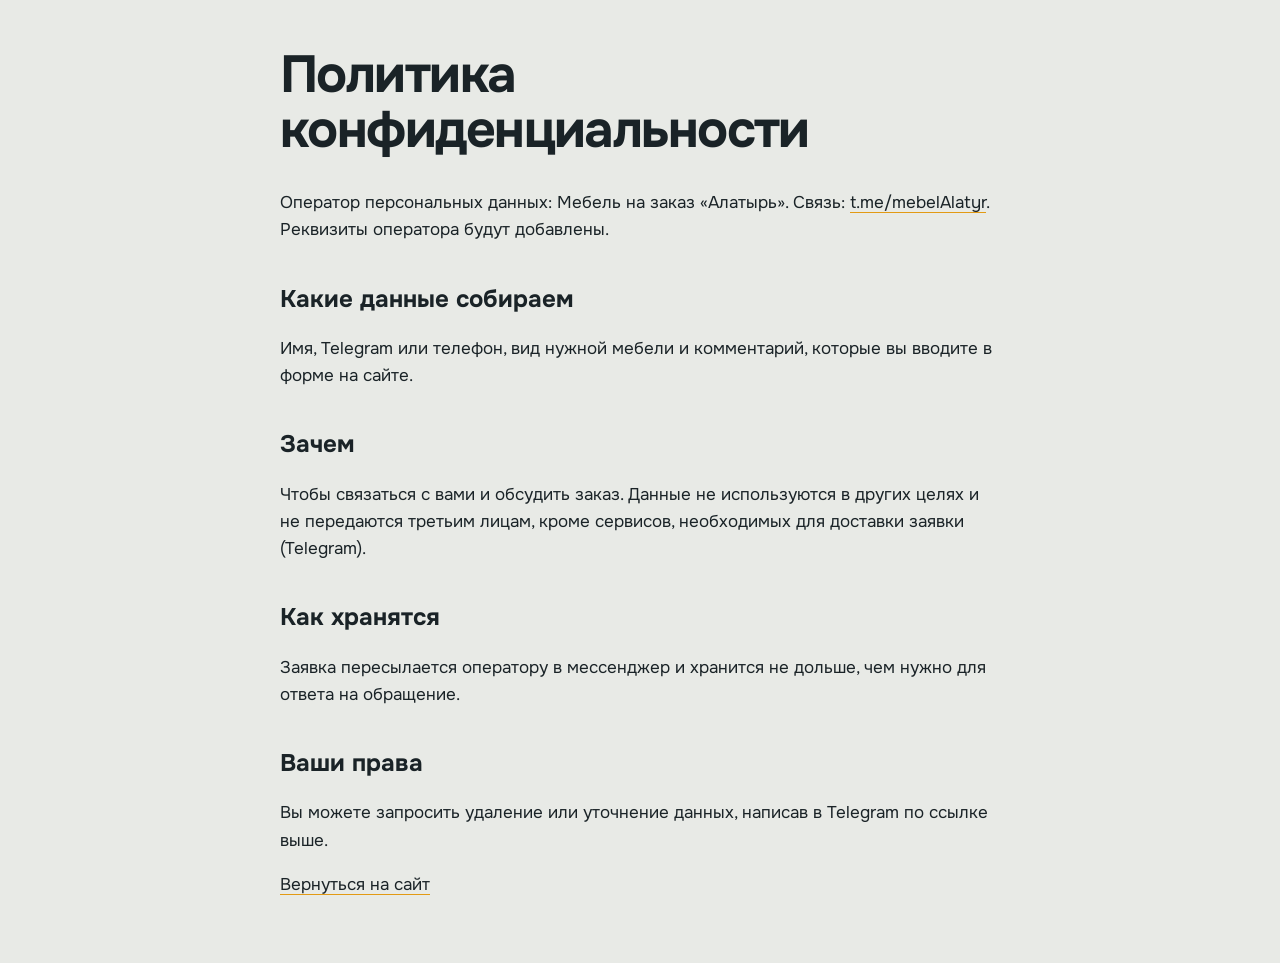
==== privacy.html @ a3fb5b98 "init: landing for Mebel na zakaz Alatyr" ====
<!doctype html>
<html lang="ru">
<head>
<meta charset="utf-8">
<meta name="viewport" content="width=device-width, initial-scale=1">
<title>Политика конфиденциальности: Мебель на заказ «Алатырь»</title>
<meta name="robots" content="noindex">
<link href="https://fonts.googleapis.com/css2?family=Onest:wght@400..800&display=swap" rel="stylesheet">
<style>
body{margin:0;background:#e8eae6;color:#1a2327;font:17px/1.6 'Onest',system-ui,sans-serif;padding:48px 16px}
main{max-width:720px;margin:0 auto}
h1{font-weight:700;font-size:clamp(32px,5vw,52px);line-height:1.05;letter-spacing:-.03em;margin:0 0 32px}
h2{font-weight:700;font-size:24px;margin:36px 0 10px}
a{color:#1a2327;text-decoration-color:#e29a14;text-underline-offset:4px}
</style>
</head>
<body>
<main>
<h1>Политика конфиденциальности</h1>
<p>Оператор персональных данных: Мебель на заказ «Алатырь». Связь: <a href="https://t.me/mebelAlatyr">t.me/mebelAlatyr</a>. Реквизиты оператора будут добавлены.</p>
<h2>Какие данные собираем</h2>
<p>Имя, Telegram или телефон, вид нужной мебели и комментарий, которые вы вводите в форме на сайте.</p>
<h2>Зачем</h2>
<p>Чтобы связаться с вами и обсудить заказ. Данные не используются в других целях и не передаются третьим лицам, кроме сервисов, необходимых для доставки заявки (Telegram).</p>
<h2>Как хранятся</h2>
<p>Заявка пересылается оператору в мессенджер и хранится не дольше, чем нужно для ответа на обращение.</p>
<h2>Ваши права</h2>
<p>Вы можете запросить удаление или уточнение данных, написав в Telegram по ссылке выше.</p>
<p><a href="index.html">Вернуться на сайт</a></p>
</main>
</body>
</html>
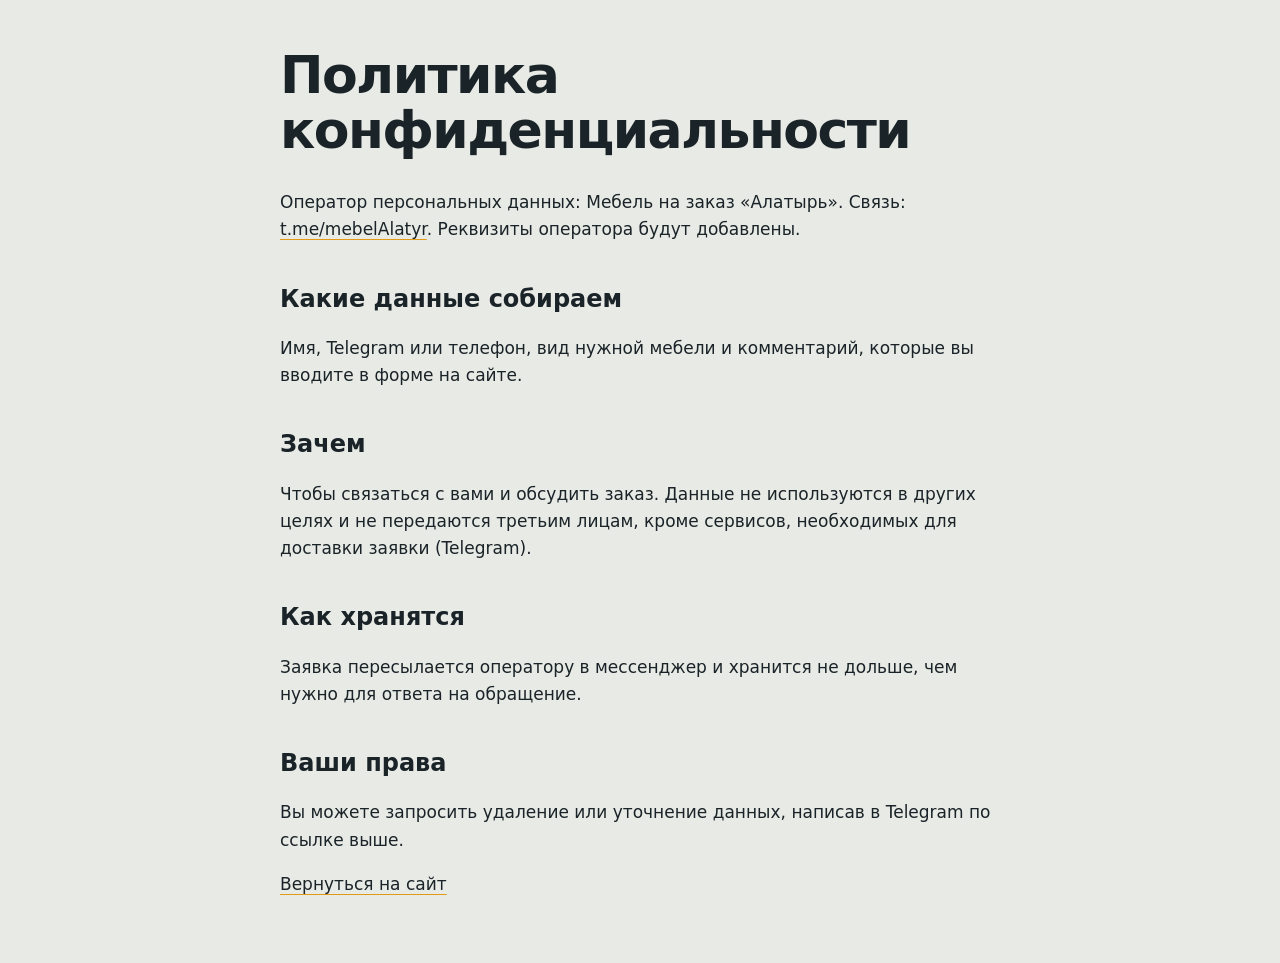
==== commit 51f7c2c0: "Шрифт Onest со своего сайта вместо Google Fonts (не грузился у части посетителей, вёрстка плыла)" ====
--- a/privacy.html
+++ b/privacy.html
@@ -3,9 +3,13 @@
 <head>
 <meta charset="utf-8">
 <meta name="viewport" content="width=device-width, initial-scale=1">
+<link rel="icon" type="image/png" sizes="32x32" href="favicon-32.png">
+<link rel="apple-touch-icon" href="apple-touch-icon.png">
 <title>Политика конфиденциальности: Мебель на заказ «Алатырь»</title>
 <meta name="robots" content="noindex">
-<link href="https://fonts.googleapis.com/css2?family=Onest:wght@400..800&display=swap" rel="stylesheet">
+<link rel="preload" href="fonts/onest-cyrillic.woff2" as="font" type="font/woff2" crossorigin>
+<link rel="preload" href="fonts/onest-latin.woff2" as="font" type="font/woff2" crossorigin>
+<link rel="stylesheet" href="fonts/fonts.css">
 <style>
 body{margin:0;background:#e8eae6;color:#1a2327;font:17px/1.6 'Onest',system-ui,sans-serif;padding:48px 16px}
 main{max-width:720px;margin:0 auto}
--- a/fonts/fonts.css
+++ b/fonts/fonts.css
@@ -0,0 +1,4 @@
+@font-face{font-family:'Onest';font-style:normal;font-weight:300 800;font-display:swap;src:url(fonts/onest-cyrillic-ext.woff2) format('woff2');unicode-range:U+0460-052F, U+1C80-1C8A, U+20B4, U+2DE0-2DFF, U+A640-A69F, U+FE2E-FE2F}
+@font-face{font-family:'Onest';font-style:normal;font-weight:300 800;font-display:swap;src:url(fonts/onest-cyrillic.woff2) format('woff2');unicode-range:U+0301, U+0400-045F, U+0490-0491, U+04B0-04B1, U+2116}
+@font-face{font-family:'Onest';font-style:normal;font-weight:300 800;font-display:swap;src:url(fonts/onest-latin-ext.woff2) format('woff2');unicode-range:U+0100-02BA, U+02BD-02C5, U+02C7-02CC, U+02CE-02D7, U+02DD-02FF, U+0304, U+0308, U+0329, U+1D00-1DBF, U+1E00-1E9F, U+1EF2-1EFF, U+2020, U+20A0-20AB, U+20AD-20C4, U+2113, U+2C60-2C7F, U+A720-A7FF}
+@font-face{font-family:'Onest';font-style:normal;font-weight:300 800;font-display:swap;src:url(fonts/onest-latin.woff2) format('woff2');unicode-range:U+0000-00FF, U+0131, U+0152-0153, U+02BB-02BC, U+02C6, U+02DA, U+02DC, U+0304, U+0308, U+0329, U+2000-206F, U+20AC, U+2122, U+2191, U+2193, U+2212, U+2215, U+FEFF, U+FFFD}
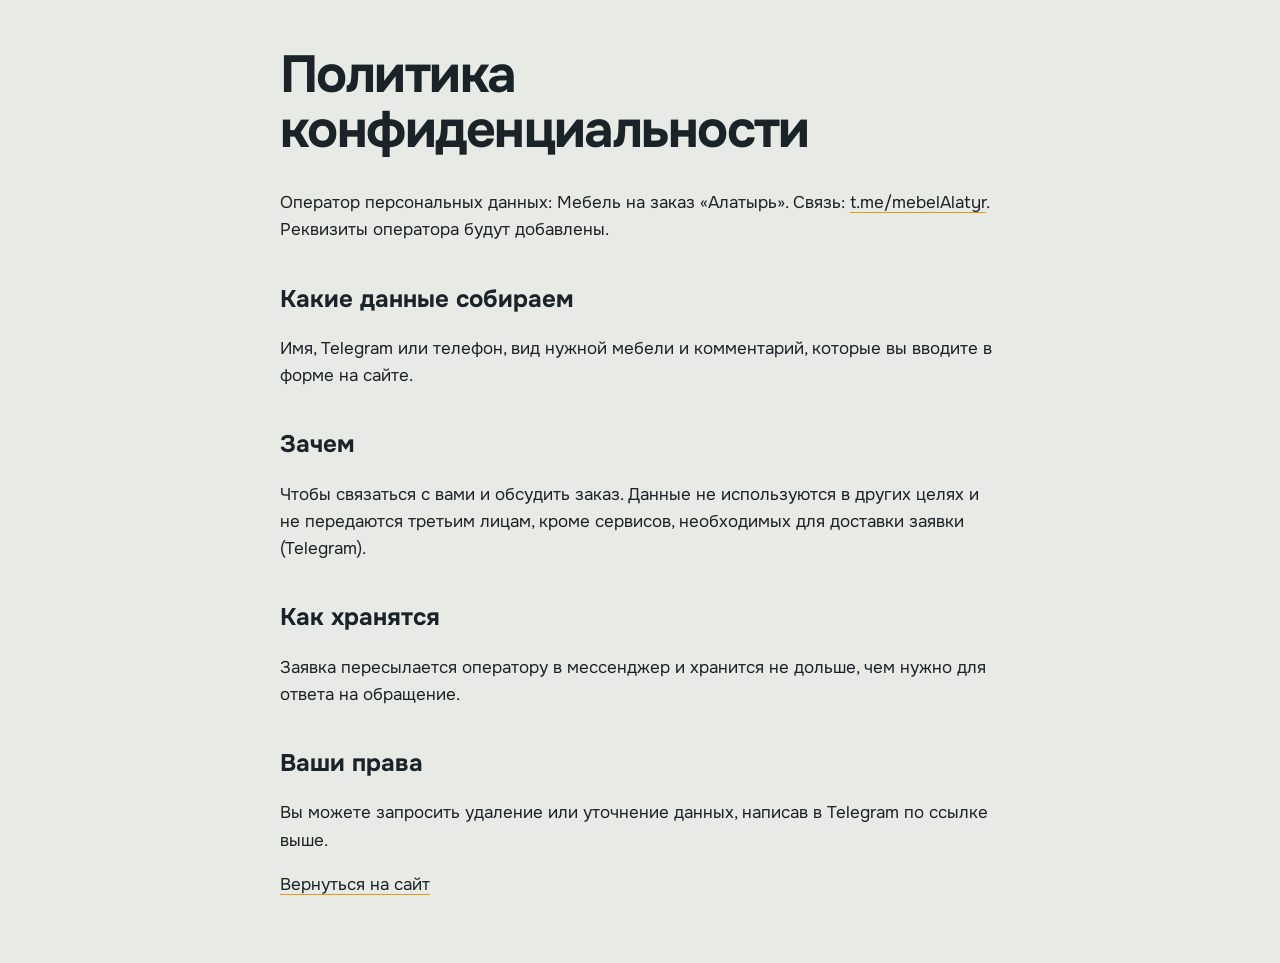
==== commit 6b0b063f: "fonts.css?v=2 (сброс кэша)" ====
--- a/privacy.html
+++ b/privacy.html
@@ -9,7 +9,7 @@
 <meta name="robots" content="noindex">
 <link rel="preload" href="fonts/onest-cyrillic.woff2" as="font" type="font/woff2" crossorigin>
 <link rel="preload" href="fonts/onest-latin.woff2" as="font" type="font/woff2" crossorigin>
-<link rel="stylesheet" href="fonts/fonts.css">
+<link rel="stylesheet" href="fonts/fonts.css?v=2">
 <style>
 body{margin:0;background:#e8eae6;color:#1a2327;font:17px/1.6 'Onest',system-ui,sans-serif;padding:48px 16px}
 main{max-width:720px;margin:0 auto}
--- a/fonts/fonts.css
+++ b/fonts/fonts.css
@@ -1,4 +1,4 @@
-@font-face{font-family:'Onest';font-style:normal;font-weight:300 800;font-display:swap;src:url(fonts/onest-cyrillic-ext.woff2) format('woff2');unicode-range:U+0460-052F, U+1C80-1C8A, U+20B4, U+2DE0-2DFF, U+A640-A69F, U+FE2E-FE2F}
-@font-face{font-family:'Onest';font-style:normal;font-weight:300 800;font-display:swap;src:url(fonts/onest-cyrillic.woff2) format('woff2');unicode-range:U+0301, U+0400-045F, U+0490-0491, U+04B0-04B1, U+2116}
-@font-face{font-family:'Onest';font-style:normal;font-weight:300 800;font-display:swap;src:url(fonts/onest-latin-ext.woff2) format('woff2');unicode-range:U+0100-02BA, U+02BD-02C5, U+02C7-02CC, U+02CE-02D7, U+02DD-02FF, U+0304, U+0308, U+0329, U+1D00-1DBF, U+1E00-1E9F, U+1EF2-1EFF, U+2020, U+20A0-20AB, U+20AD-20C4, U+2113, U+2C60-2C7F, U+A720-A7FF}
-@font-face{font-family:'Onest';font-style:normal;font-weight:300 800;font-display:swap;src:url(fonts/onest-latin.woff2) format('woff2');unicode-range:U+0000-00FF, U+0131, U+0152-0153, U+02BB-02BC, U+02C6, U+02DA, U+02DC, U+0304, U+0308, U+0329, U+2000-206F, U+20AC, U+2122, U+2191, U+2193, U+2212, U+2215, U+FEFF, U+FFFD}
+@font-face{font-family:'Onest';font-style:normal;font-weight:300 800;font-display:swap;src:url(onest-cyrillic-ext.woff2) format('woff2');unicode-range:U+0460-052F, U+1C80-1C8A, U+20B4, U+2DE0-2DFF, U+A640-A69F, U+FE2E-FE2F}
+@font-face{font-family:'Onest';font-style:normal;font-weight:300 800;font-display:swap;src:url(onest-cyrillic.woff2) format('woff2');unicode-range:U+0301, U+0400-045F, U+0490-0491, U+04B0-04B1, U+2116}
+@font-face{font-family:'Onest';font-style:normal;font-weight:300 800;font-display:swap;src:url(onest-latin-ext.woff2) format('woff2');unicode-range:U+0100-02BA, U+02BD-02C5, U+02C7-02CC, U+02CE-02D7, U+02DD-02FF, U+0304, U+0308, U+0329, U+1D00-1DBF, U+1E00-1E9F, U+1EF2-1EFF, U+2020, U+20A0-20AB, U+20AD-20C4, U+2113, U+2C60-2C7F, U+A720-A7FF}
+@font-face{font-family:'Onest';font-style:normal;font-weight:300 800;font-display:swap;src:url(onest-latin.woff2) format('woff2');unicode-range:U+0000-00FF, U+0131, U+0152-0153, U+02BB-02BC, U+02C6, U+02DA, U+02DC, U+0304, U+0308, U+0329, U+2000-206F, U+20AC, U+2122, U+2191, U+2193, U+2212, U+2215, U+FEFF, U+FFFD}
